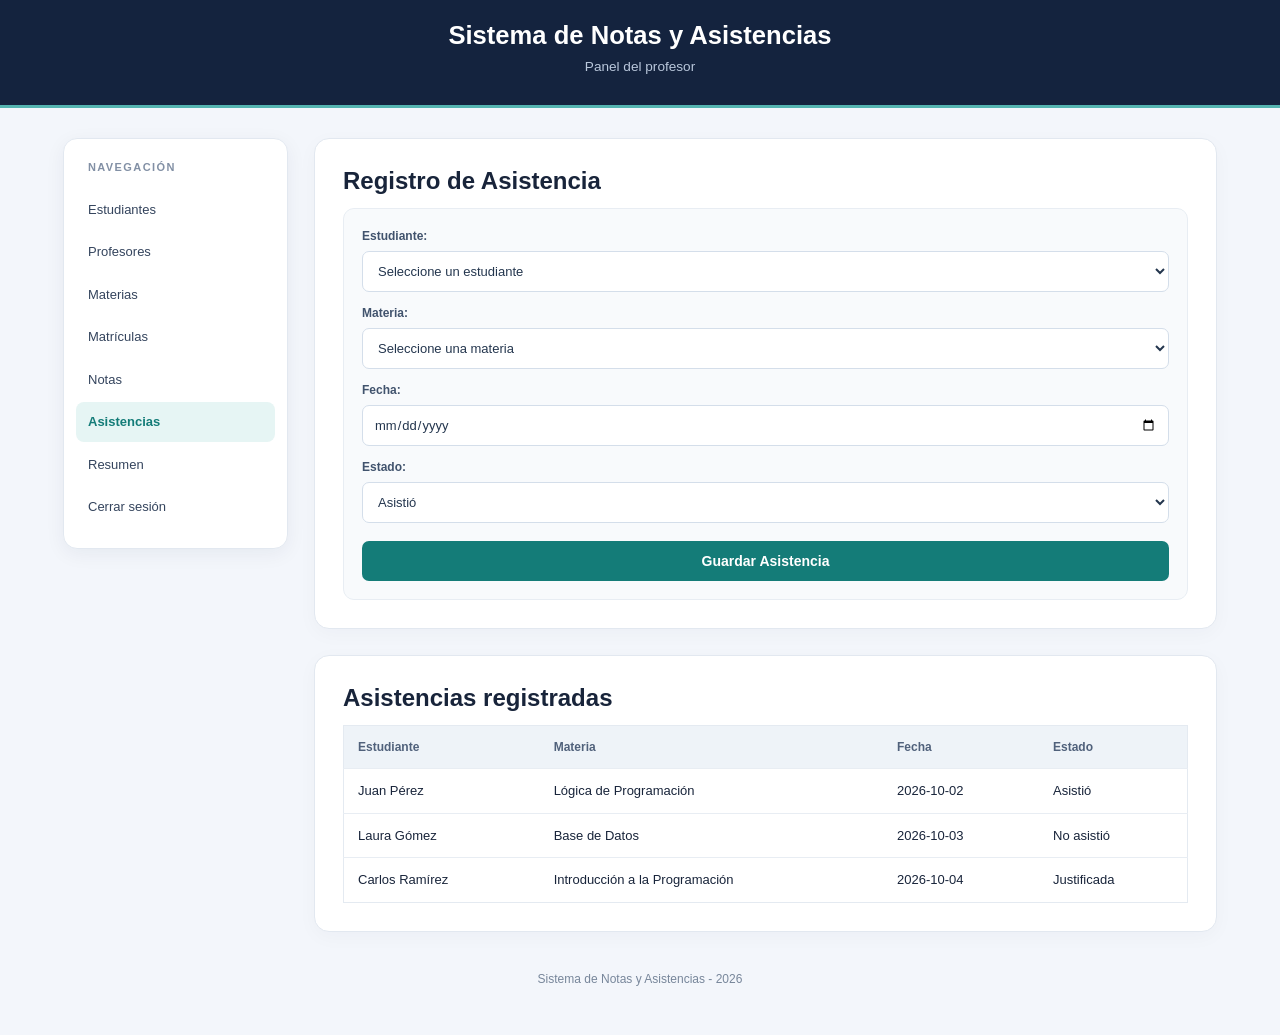
==== asistencias.html @ 245b007f "Agrega el portal de notas y asistencias en HTML y CSS(jhonatan,Miguel,Diego,Alejando)" ====
<!DOCTYPE html>
<html lang="es">

<head>
    <meta charset="UTF-8">
    <meta name="viewport" content="width=device-width, initial-scale=1.0">
    <title>Asistencias</title>
    <link rel="stylesheet" href="estilos.css">
</head>

<body>

    <header>
        <h1>Sistema de Notas y Asistencias</h1>
        <p>Panel del profesor</p>
    </header>

    <nav>
        <a href="estudiantes.html">Estudiantes</a>
        <a href="profesores.html">Profesores</a>
        <a href="materias.html">Materias</a>
        <a href="matriculas.html">Matrículas</a>
        <a href="notas.html">Notas</a>
        <a href="asistencias.html" class="activa">Asistencias</a>
        <a href="resumen.html">Resumen</a>
        <a href="login.html">Cerrar sesión</a>
    </nav>

    <main>
        <section>
            <h2>Registro de Asistencia</h2>

            <form class="formulario">
                <label for="estudiante">Estudiante:</label>
                <select id="estudiante">
                    <option value="">Seleccione un estudiante</option>
                    <option value="1">Juan Pérez</option>
                    <option value="2">Laura Gómez</option>
                    <option value="3">Carlos Ramírez</option>
                </select>

                <label for="materia">Materia:</label>
                <select id="materia">
                    <option value="">Seleccione una materia</option>
                    <option value="1">Lógica de Programación</option>
                    <option value="2">Base de Datos</option>
                    <option value="3">Introducción a la Programación</option>
                </select>

                <label for="fecha">Fecha:</label>
                <input type="date" id="fecha">

                <label for="estado">Estado:</label>
                <select id="estado">
                    <option value="Asistió">Asistió</option>
                    <option value="No asistió">No asistió</option>
                    <option value="Justificada">Justificada</option>
                </select>

                <button type="submit">Guardar Asistencia</button>
            </form>
        </section>

        <section>
            <h2>Asistencias registradas</h2>
            <table class="tabla-datos">
                <thead>
                    <tr>
                        <th>Estudiante</th>
                        <th>Materia</th>
                        <th>Fecha</th>
                        <th>Estado</th>
                    </tr>
                </thead>
                <tbody>
                    <tr>
                        <td>Juan Pérez</td>
                        <td>Lógica de Programación</td>
                        <td>2026-10-02</td>
                        <td>Asistió</td>
                    </tr>
                    <tr>
                        <td>Laura Gómez</td>
                        <td>Base de Datos</td>
                        <td>2026-10-03</td>
                        <td>No asistió</td>
                    </tr>
                    <tr>
                        <td>Carlos Ramírez</td>
                        <td>Introducción a la Programación</td>
                        <td>2026-10-04</td>
                        <td>Justificada</td>
                    </tr>
                </tbody>
            </table>
        </section>
    </main>

    <footer>
        <p>Sistema de Notas y Asistencias - 2026</p>
    </footer>

</body>

</html>
---- estilos.css ----
* {
    margin: 0;
    padding: 0;
    box-sizing: border-box;
}

html {
    font-size: 100%;
    scroll-behavior: smooth;
}

body {
    background: #f3f6fb;
    font-family: Arial, Helvetica, sans-serif;
    color: #18243a;
    line-height: 1.5;
    min-height: 100vh;
    display: grid;
    grid-template-columns: minmax(3%, 1fr) 225px minmax(0, 929px) minmax(3%, 1fr);
    align-content: start;
}

header {
    grid-column: 1 / -1;
    background: #14233e;
    color: #ffffff;
    text-align: center;
    padding: 1.25rem 1rem;
    border-bottom: 3px solid #54b4b0;
}

h1 {
    font-size: 1.6rem;
    line-height: 1.2;
    color: #ffffff;
}

header p {
    color: #bac8dc;
    font-size: 0.85rem;
    margin-top: 0.4rem;
}

nav {
    grid-column: 2;
    align-self: start;
    position: sticky;
    top: 20px;
    margin-top: 30px;
    background: #ffffff;
    border: 1px solid #e2e8f0;
    border-radius: 14px;
    padding: 18px 12px;
    box-shadow: 0 5px 20px rgba(23, 42, 68, 0.06);
}

nav::before {
    content: "NAVEGACIÓN";
    display: block;
    font-size: 11px;
    letter-spacing: 1.4px;
    font-weight: bold;
    color: #8290a5;
    margin: 2px 12px 14px;
}

nav a {
    display: block;
    text-decoration: none;
    border-radius: 8px;
    padding: 10px 12px;
    margin: 3px 0;
    font-size: 13px;
    color: #34445d;
}

nav a:hover,
nav a:focus {
    background: #e6f5f4;
    color: #147c78;
}

nav a.activa {
    background: #e6f5f4;
    color: #147c78;
    font-weight: bold;
}

main {
    grid-column: 3;
    min-width: 0;
    margin-top: 30px;
    margin-left: 26px;
}

section {
    background: #ffffff;
    color: #18243a;
    padding: 28px;
    margin-bottom: 26px;
    border: 1px solid #e2e8f0;
    border-radius: 15px;
    box-shadow: 0 5px 20px rgba(23, 42, 68, 0.03);
    overflow-x: auto;
}

h2 {
    font-size: 1.5rem;
    line-height: 1.2;
    color: #18243a;
    margin-bottom: 12px;
}

p {
    color: #69788e;
    font-size: 14px;
    margin-bottom: 8px;
}

ul {
    margin: 12px 0 0 20px;
}

li {
    font-size: 14px;
    color: #34445d;
    margin-bottom: 6px;
}

li a {
    color: #147c78;
    font-weight: bold;
}

.formulario {
    background: #f8fafc;
    padding: 18px;
    border: 1px solid #e8edf3;
    border-radius: 11px;
}

.formulario label {
    display: block;
    font-size: 12px;
    font-weight: bold;
    color: #41536d;
    margin: 12px 0 6px;
}

.formulario label:first-child {
    margin-top: 0;
}

input,
select {
    display: block;
    width: 100%;
    min-height: 41px;
    border: 1px solid #d4deea;
    border-radius: 7px;
    padding: 9px 11px;
    font-family: Arial, Helvetica, sans-serif;
    font-size: 13px;
    background: #ffffff;
    color: #24364e;
}

input:focus,
select:focus {
    outline: 2px solid #56b3ad;
    outline-offset: 1px;
}

button {
    display: block;
    width: 100%;
    margin-top: 18px;
    padding: 12px 16px;
    border: none;
    border-radius: 7px;
    background: #147c78;
    color: #ffffff;
    font-family: Arial, Helvetica, sans-serif;
    font-size: 14px;
    font-weight: bold;
    cursor: pointer;
}

button:hover {
    background: #0f6561;
}

.tabla-datos {
    width: 100%;
    border-collapse: collapse;
    text-align: left;
    font-size: 13px;
    border: 1px solid #e4eaf1;
}

th {
    background: #eef3f8;
    color: #50617b;
    font-size: 12px;
}

th,
td {
    padding: 12px 14px;
    border-bottom: 1px solid #e8edf3;
    white-space: nowrap;
}

td {
    color: #18243a;
}

tr:last-child td {
    border-bottom: none;
}

.tabla-resumen {
    table-layout: fixed;
    min-width: 820px;
}

.tabla-resumen th,
.tabla-resumen td {
    white-space: normal;
    overflow-wrap: anywhere;
    padding: 10px 8px;
}

.tabla-resumen th:nth-child(1) { width: 9%; }
.tabla-resumen th:nth-child(2) { width: 14%; }
.tabla-resumen th:nth-child(3) { width: 23%; }
.tabla-resumen th:nth-child(4) { width: 20%; }
.tabla-resumen th:nth-child(5) { width: 11%; }
.tabla-resumen th:nth-child(6) { width: 10%; }
.tabla-resumen th:nth-child(7) { width: 13%; }

footer {
    grid-column: 2 / 4;
    color: #77869a;
    font-size: 12px;
    text-align: center;
    padding: 12px 0;
    margin-bottom: 35px;
}

footer p {
    color: #77869a;
    font-size: 12px;
    margin-bottom: 0;
}

@media (max-width: 850px) {
    body {
        grid-template-columns: 1fr;
    }

    nav,
    main,
    footer {
        grid-column: 1;
        margin-left: 3%;
        margin-right: 3%;
    }

    nav {
        position: static;
        display: flex;
        flex-wrap: wrap;
        gap: 4px;
    }

    nav::before {
        width: 100%;
    }

    nav a {
        padding: 8px 10px;
    }

    main {
        margin-top: 20px;
    }
}

@media (max-width: 560px) {
    h1 {
        font-size: 1.35rem;
    }

    h2 {
        font-size: 1.3rem;
    }

    section {
        padding: 20px;
    }

    .tabla-datos {
        display: block;
        overflow-x: auto;
    }
}

@media (max-width: 560px) {
    .tabla-resumen {
        display: table;
    }
}
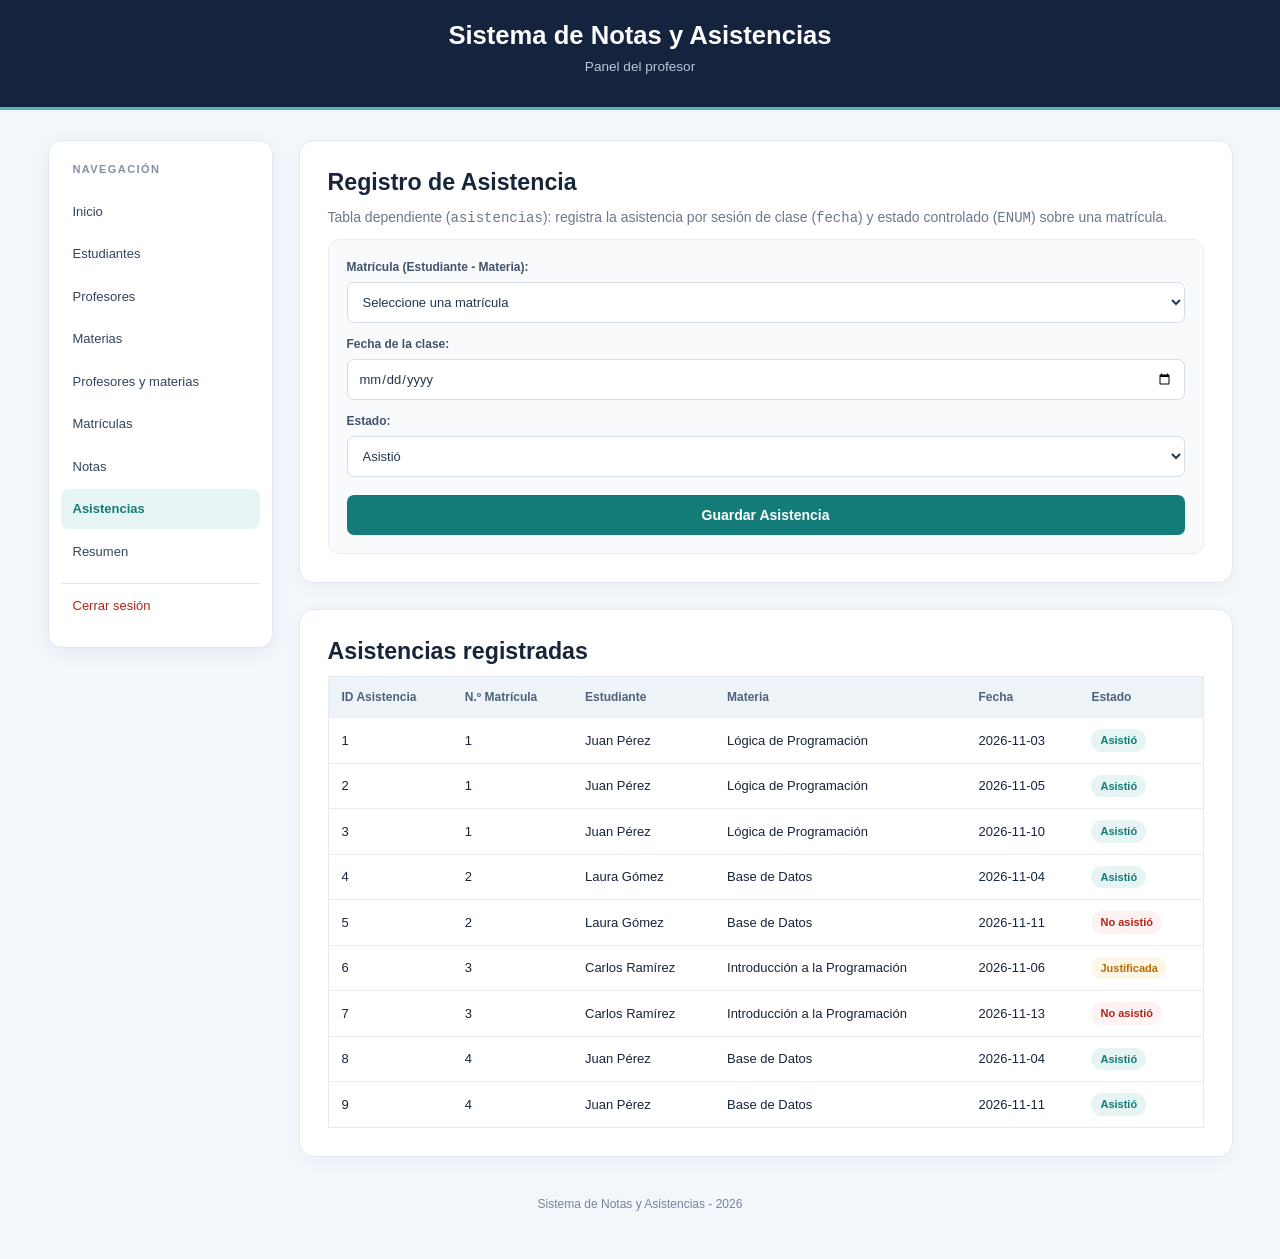
==== commit 1553cb58: "Maquetacion final completa, estilos unificados y README" ====
--- a/asistencias.html
+++ b/asistencias.html
@@ -4,8 +4,8 @@
 <head>
     <meta charset="UTF-8">
     <meta name="viewport" content="width=device-width, initial-scale=1.0">
-    <title>Asistencias</title>
-    <link rel="stylesheet" href="estilos.css">
+    <title>Asistencias | Sistema de Notas y Asistencias</title>
+    <link rel="stylesheet" href="style.css">
 </head>
 
 <body>
@@ -16,42 +16,38 @@
     </header>
 
     <nav>
+        <a href="index.html">Inicio</a>
         <a href="estudiantes.html">Estudiantes</a>
         <a href="profesores.html">Profesores</a>
         <a href="materias.html">Materias</a>
+        <a href="profesores_materias.html">Profesores y materias</a>
         <a href="matriculas.html">Matrículas</a>
         <a href="notas.html">Notas</a>
         <a href="asistencias.html" class="activa">Asistencias</a>
         <a href="resumen.html">Resumen</a>
-        <a href="login.html">Cerrar sesión</a>
+        <a href="login.html" class="cerrar-sesion">Cerrar sesión</a>
     </nav>
 
     <main>
         <section>
             <h2>Registro de Asistencia</h2>
+            <p>Tabla dependiente (<code>asistencias</code>): registra la asistencia por sesión de clase (<code>fecha</code>) y estado controlado (<code>ENUM</code>) sobre una matrícula.</p>
 
-            <form class="formulario">
-                <label for="estudiante">Estudiante:</label>
-                <select id="estudiante">
-                    <option value="">Seleccione un estudiante</option>
-                    <option value="1">Juan Pérez</option>
-                    <option value="2">Laura Gómez</option>
-                    <option value="3">Carlos Ramírez</option>
+            <form class="formulario" action="#">
+                <label for="id_matricula">Matrícula (Estudiante - Materia):</label>
+                <select id="id_matricula" name="id_matricula" required>
+                    <option value="">Seleccione una matrícula</option>
+                    <option value="1">Matrícula #1 - Juan Pérez (Lógica de Programación)</option>
+                    <option value="2">Matrícula #2 - Laura Gómez (Base de Datos)</option>
+                    <option value="3">Matrícula #3 - Carlos Ramírez (Introducción a la Programación)</option>
+                    <option value="4">Matrícula #4 - Juan Pérez (Base de Datos)</option>
                 </select>
 
-                <label for="materia">Materia:</label>
-                <select id="materia">
-                    <option value="">Seleccione una materia</option>
-                    <option value="1">Lógica de Programación</option>
-                    <option value="2">Base de Datos</option>
-                    <option value="3">Introducción a la Programación</option>
-                </select>
-
-                <label for="fecha">Fecha:</label>
-                <input type="date" id="fecha">
+                <label for="fecha">Fecha de la clase:</label>
+                <input type="date" id="fecha" name="fecha" required>
 
                 <label for="estado">Estado:</label>
-                <select id="estado">
+                <select id="estado" name="estado" required>
                     <option value="Asistió">Asistió</option>
                     <option value="No asistió">No asistió</option>
                     <option value="Justificada">Justificada</option>
@@ -66,6 +62,8 @@
             <table class="tabla-datos">
                 <thead>
                     <tr>
+                        <th>ID Asistencia</th>
+                        <th>N.º Matrícula</th>
                         <th>Estudiante</th>
                         <th>Materia</th>
                         <th>Fecha</th>
@@ -74,22 +72,76 @@
                 </thead>
                 <tbody>
                     <tr>
+                        <td>1</td>
+                        <td>1</td>
                         <td>Juan Pérez</td>
                         <td>Lógica de Programación</td>
-                        <td>2026-10-02</td>
-                        <td>Asistió</td>
+                        <td>2026-11-03</td>
+                        <td><span class="badge badge-ok">Asistió</span></td>
                     </tr>
                     <tr>
+                        <td>2</td>
+                        <td>1</td>
+                        <td>Juan Pérez</td>
+                        <td>Lógica de Programación</td>
+                        <td>2026-11-05</td>
+                        <td><span class="badge badge-ok">Asistió</span></td>
+                    </tr>
+                    <tr>
+                        <td>3</td>
+                        <td>1</td>
+                        <td>Juan Pérez</td>
+                        <td>Lógica de Programación</td>
+                        <td>2026-11-10</td>
+                        <td><span class="badge badge-ok">Asistió</span></td>
+                    </tr>
+                    <tr>
+                        <td>4</td>
+                        <td>2</td>
                         <td>Laura Gómez</td>
                         <td>Base de Datos</td>
-                        <td>2026-10-03</td>
-                        <td>No asistió</td>
+                        <td>2026-11-04</td>
+                        <td><span class="badge badge-ok">Asistió</span></td>
                     </tr>
                     <tr>
+                        <td>5</td>
+                        <td>2</td>
+                        <td>Laura Gómez</td>
+                        <td>Base de Datos</td>
+                        <td>2026-11-11</td>
+                        <td><span class="badge badge-err">No asistió</span></td>
+                    </tr>
+                    <tr>
+                        <td>6</td>
+                        <td>3</td>
                         <td>Carlos Ramírez</td>
                         <td>Introducción a la Programación</td>
-                        <td>2026-10-04</td>
-                        <td>Justificada</td>
+                        <td>2026-11-06</td>
+                        <td><span class="badge badge-warn">Justificada</span></td>
+                    </tr>
+                    <tr>
+                        <td>7</td>
+                        <td>3</td>
+                        <td>Carlos Ramírez</td>
+                        <td>Introducción a la Programación</td>
+                        <td>2026-11-13</td>
+                        <td><span class="badge badge-err">No asistió</span></td>
+                    </tr>
+                    <tr>
+                        <td>8</td>
+                        <td>4</td>
+                        <td>Juan Pérez</td>
+                        <td>Base de Datos</td>
+                        <td>2026-11-04</td>
+                        <td><span class="badge badge-ok">Asistió</span></td>
+                    </tr>
+                    <tr>
+                        <td>9</td>
+                        <td>4</td>
+                        <td>Juan Pérez</td>
+                        <td>Base de Datos</td>
+                        <td>2026-11-11</td>
+                        <td><span class="badge badge-ok">Asistió</span></td>
                     </tr>
                 </tbody>
             </table>
@@ -102,4 +154,4 @@
 
 </body>
 
-</html>
+</html>
--- a/style.css
+++ b/style.css
@@ -0,0 +1,351 @@
+* {
+    margin: 0;
+    padding: 0;
+    box-sizing: border-box;
+}
+
+html {
+    font-size: 100%;
+    scroll-behavior: smooth;
+}
+
+body {
+    background: #f3f6fb;
+    font-family: Arial, Helvetica, sans-serif;
+    color: #18243a;
+    line-height: 1.5;
+    min-height: 100vh;
+    display: grid;
+    grid-template-columns: minmax(3%, 1fr) 225px minmax(0, 960px) minmax(3%, 1fr);
+    align-content: start;
+}
+
+header {
+    grid-column: 1 / -1;
+    background: #14233e;
+    color: #ffffff;
+    text-align: center;
+    padding: 1.25rem 1rem;
+    border-bottom: 3px solid #54b4b0;
+}
+
+h1 {
+    font-size: 1.6rem;
+    line-height: 1.2;
+    color: #ffffff;
+}
+
+header p {
+    color: #bac8dc;
+    font-size: 0.85rem;
+    margin-top: 0.4rem;
+}
+
+nav {
+    grid-column: 2;
+    align-self: start;
+    position: sticky;
+    top: 20px;
+    margin-top: 30px;
+    background: #ffffff;
+    border: 1px solid #e2e8f0;
+    border-radius: 14px;
+    padding: 18px 12px;
+    box-shadow: 0 5px 20px rgba(23, 42, 68, 0.06);
+}
+
+nav::before {
+    content: "NAVEGACIÓN";
+    display: block;
+    font-size: 11px;
+    letter-spacing: 1.4px;
+    font-weight: bold;
+    color: #8290a5;
+    margin: 2px 12px 14px;
+}
+
+nav a {
+    display: block;
+    text-decoration: none;
+    border-radius: 8px;
+    padding: 10px 12px;
+    margin: 3px 0;
+    font-size: 13px;
+    color: #34445d;
+}
+
+nav a:hover,
+nav a:focus {
+    background: #e6f5f4;
+    color: #147c78;
+}
+
+nav a.activa {
+    background: #e6f5f4;
+    color: #147c78;
+    font-weight: bold;
+}
+
+nav a.cerrar-sesion {
+    margin-top: 12px;
+    padding-top: 12px;
+    border-top: 1px solid #e2e8f0;
+    border-radius: 0 0 8px 8px;
+    color: #b42318;
+}
+
+nav a.cerrar-sesion:hover,
+nav a.cerrar-sesion:focus {
+    background: #fef3f2;
+    color: #912018;
+}
+
+main {
+    grid-column: 3;
+    min-width: 0;
+    margin-top: 30px;
+    margin-left: 26px;
+}
+
+section {
+    background: #ffffff;
+    color: #18243a;
+    padding: 28px;
+    margin-bottom: 26px;
+    border: 1px solid #e2e8f0;
+    border-radius: 15px;
+    box-shadow: 0 5px 20px rgba(23, 42, 68, 0.03);
+    overflow-x: auto;
+}
+
+h2 {
+    font-size: 1.45rem;
+    line-height: 1.2;
+    color: #18243a;
+    margin-bottom: 10px;
+}
+
+p {
+    color: #69788e;
+    font-size: 14px;
+    margin-bottom: 10px;
+}
+
+ul {
+    margin: 12px 0 0 20px;
+}
+
+li {
+    font-size: 14px;
+    color: #34445d;
+    margin-bottom: 7px;
+}
+
+li a {
+    color: #147c78;
+    font-weight: bold;
+    text-decoration: none;
+}
+
+li a:hover {
+    text-decoration: underline;
+}
+
+.formulario {
+    background: #f8fafc;
+    padding: 18px;
+    border: 1px solid #e8edf3;
+    border-radius: 11px;
+}
+
+.formulario label {
+    display: block;
+    font-size: 12px;
+    font-weight: bold;
+    color: #41536d;
+    margin: 12px 0 6px;
+}
+
+.formulario label:first-child {
+    margin-top: 0;
+}
+
+input,
+select {
+    display: block;
+    width: 100%;
+    min-height: 41px;
+    border: 1px solid #d4deea;
+    border-radius: 7px;
+    padding: 9px 11px;
+    font-family: Arial, Helvetica, sans-serif;
+    font-size: 13px;
+    background: #ffffff;
+    color: #24364e;
+}
+
+input:focus,
+select:focus {
+    outline: 2px solid #56b3ad;
+    outline-offset: 1px;
+}
+
+button {
+    display: block;
+    width: 100%;
+    margin-top: 18px;
+    padding: 12px 16px;
+    border: none;
+    border-radius: 7px;
+    background: #147c78;
+    color: #ffffff;
+    font-family: Arial, Helvetica, sans-serif;
+    font-size: 14px;
+    font-weight: bold;
+    cursor: pointer;
+}
+
+button:hover {
+    background: #0f6561;
+}
+
+.tabla-datos {
+    width: 100%;
+    border-collapse: collapse;
+    text-align: left;
+    font-size: 13px;
+    border: 1px solid #e4eaf1;
+}
+
+th {
+    background: #eef3f8;
+    color: #50617b;
+    font-size: 12px;
+    font-weight: bold;
+}
+
+th,
+td {
+    padding: 11px 13px;
+    border-bottom: 1px solid #e8edf3;
+    vertical-align: middle;
+}
+
+td {
+    color: #18243a;
+}
+
+tr:last-child td {
+    border-bottom: none;
+}
+
+tbody tr:hover {
+    background: #f9fbfd;
+}
+
+.tabla-resumen {
+    min-width: 860px;
+}
+
+.badge {
+    display: inline-block;
+    padding: 3px 9px;
+    border-radius: 999px;
+    font-size: 11px;
+    font-weight: bold;
+    white-space: nowrap;
+}
+
+.badge-ok {
+    background: #e6f5f4;
+    color: #147c78;
+}
+
+.badge-warn {
+    background: #fef6e7;
+    color: #b56c00;
+}
+
+.badge-err {
+    background: #fef3f2;
+    color: #b42318;
+}
+
+.badge-neutral {
+    background: #eef3f8;
+    color: #50617b;
+}
+
+footer {
+    grid-column: 2 / 4;
+    color: #77869a;
+    font-size: 12px;
+    text-align: center;
+    padding: 12px 0;
+    margin-bottom: 35px;
+}
+
+footer p {
+    color: #77869a;
+    font-size: 12px;
+    margin-bottom: 0;
+}
+
+@media (max-width: 850px) {
+    body {
+        grid-template-columns: 1fr;
+    }
+
+    nav,
+    main,
+    footer {
+        grid-column: 1;
+        margin-left: 3%;
+        margin-right: 3%;
+    }
+
+    nav {
+        position: static;
+        display: flex;
+        flex-wrap: wrap;
+        gap: 4px;
+    }
+
+    nav::before {
+        width: 100%;
+    }
+
+    nav a {
+        padding: 8px 10px;
+    }
+
+    nav a.cerrar-sesion {
+        margin-top: 3px;
+        padding-top: 8px;
+        border-top: none;
+        border-radius: 8px;
+    }
+
+    main {
+        margin-top: 20px;
+    }
+}
+
+@media (max-width: 560px) {
+    h1 {
+        font-size: 1.35rem;
+    }
+
+    h2 {
+        font-size: 1.25rem;
+    }
+
+    section {
+        padding: 20px;
+    }
+
+    .tabla-datos {
+        display: block;
+        overflow-x: auto;
+    }
+}
